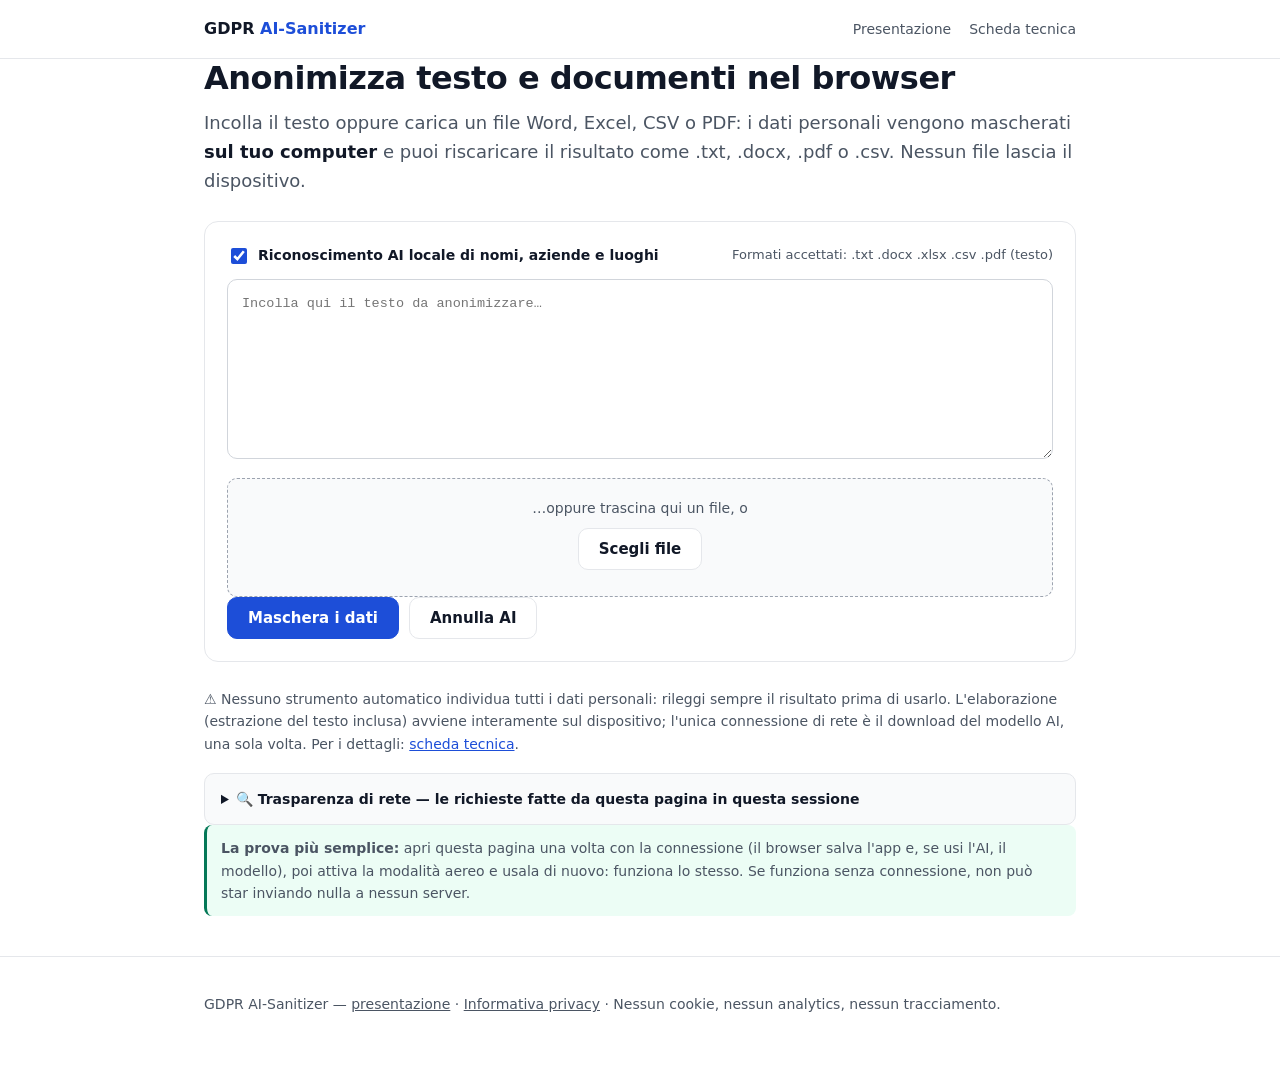
==== app.html @ b68c8f07 "Aggiorna sito per professionisti" ====
<!doctype html>
<!--
  GDPR AI-Sanitizer — Web App
  Tutta l'elaborazione avviene nel browser: nessun testo e nessun file lascia
  il computer. Costruita da src/web/app.js tramite `npm run webapp:build`.
-->
<html lang="it">
<head>
<meta charset="utf-8">
<meta name="viewport" content="width=device-width, initial-scale=1">
<title>GDPR AI-Sanitizer — Anonimizza testo e file nel browser</title>
<meta name="description" content="Anonimizza testi, Word, Excel e PDF nel browser: i dati personali vengono mascherati sul computer, niente viene inviato a nessun server.">
<meta name="robots" content="index, follow">
<link rel="icon" href="data:,">
<link rel="stylesheet" href="assets/app.css">
</head>
<body>

<header class="top">
  <div class="wrap top-in">
    <a class="brand" href="index.html">GDPR <span>AI-Sanitizer</span></a>
    <nav>
      <a href="index.html">Presentazione</a>
      <a href="scheda-tecnica.html">Scheda tecnica</a>
    </nav>
  </div>
</header>

<main class="wrap">

  <section class="intro">
    <h1>Anonimizza testo e documenti nel browser</h1>
    <p class="lead">
      Incolla il testo oppure carica un file Word, Excel, CSV o PDF: i dati personali
      vengono mascherati <strong>sul tuo computer</strong> e puoi riscaricare il risultato
      come .txt, .docx, .pdf o .csv. Nessun file lascia il dispositivo.
    </p>
  </section>

  <section class="panel">
    <div class="row-actions">
      <label class="ai-toggle">
        <input type="checkbox" id="usa-ai" checked>
        Riconoscimento AI locale di nomi, aziende e luoghi
      </label>
      <span class="file-hint">Formati accettati: .txt .docx .xlsx .csv .pdf (testo)</span>
    </div>

    <label class="sr-only" for="input-testo">Testo da anonimizzare</label>
    <textarea id="input-testo" placeholder="Incolla qui il testo da anonimizzare…" spellcheck="false"></textarea>

    <div class="drop" id="drop">
      <p>…oppure trascina qui un file, o</p>
      <button class="btn" type="button" id="scegli-file">Scegli file</button>
      <input type="file" id="file" accept=".txt,.md,.csv,.docx,.xlsx,.pdf" hidden>
      <p class="file-name" id="file-nome"></p>
    </div>

    <div class="progress" id="progresso" hidden>
      <p id="progresso-testo">Preparazione dell'AI locale…</p>
      <progress id="progresso-barra" max="100" value="0"></progress>
    </div>

    <div class="row-actions">
      <button class="btn btn-primary" type="button" id="maschera">Maschera i dati</button>
      <button class="btn" type="button" id="annulla-ai" hidden>Annulla AI</button>
    </div>
  </section>

  <section class="panel" id="risultato" hidden>
    <h2>Risultato — controllalo prima di usarlo</h2>
    <p class="summary" id="riepilogo"></p>
    <div class="editor" id="editor" contenteditable="true" spellcheck="false"
         role="textbox" aria-multiline="true" aria-label="Testo anonimizzato"></div>
    <p class="guida">
      Le parole evidenziate sono suggerimenti: fai clic su una parola per censurarla, oppure
      seleziona una parte di testo e usa «Censura selezione» o Ctrl+Shift+X. Ctrl+Z annulla
      l'ultima censura.
    </p>
    <p class="warning" id="nota-ai"></p>

    <div class="row-actions">
      <button class="btn" type="button" id="censura-selezione" disabled>Censura selezione</button>
      <button class="btn" type="button" id="annulla-censura" disabled>↶ Annulla censura</button>
    </div>

    <div class="export">
      <h3>Scarica il risultato</h3>
      <div class="row-actions">
        <button class="btn" type="button" data-export="txt">.txt</button>
        <button class="btn" type="button" data-export="csv">.csv</button>
        <button class="btn" type="button" data-export="docx">.docx</button>
        <button class="btn" type="button" data-export="pdf">.pdf</button>
      </div>
      <p class="file-note">I file generati vengono creati nel browser e non toccano nessun server.</p>
    </div>
  </section>

  <section class="notes">
    <p>
      ⚠️ Nessuno strumento automatico individua tutti i dati personali: rileggi sempre il
      risultato prima di usarlo. L'elaborazione (estrazione del testo inclusa) avviene
      interamente sul dispositivo; l'unica connessione di rete è il download del modello AI,
      una sola volta. Per i dettagli: <a href="scheda-tecnica.html">scheda tecnica</a>.
    </p>

    <details class="rete" id="rete">
      <summary>🔍 Trasparenza di rete — le richieste fatte da questa pagina in questa sessione</summary>
      <p class="rete-riepilogo" id="rete-riepilogo">Nessuna richiesta registrata finora.</p>
      <ul class="rete-lista" id="rete-lista"></ul>
      <p class="rete-note">
        Elenco letto direttamente dalle API del browser: mostra ciò che la pagina ha davvero
        scaricato da quando è stata aperta. L'unica destinazione esterna possibile è
        huggingface.co, e solo per i file del modello AI.
      </p>
    </details>

    <p class="prova-offline">
      <strong>La prova più semplice:</strong> apri questa pagina una volta con la connessione
      (il browser salva l'app e, se usi l'AI, il modello), poi attiva la modalità aereo e
      usala di nuovo: funziona lo stesso. Se funziona senza connessione, non può star
      inviando nulla a nessun server.
    </p>
  </section>

</main>

<footer class="foot">
  <div class="wrap">
    <p>
      GDPR AI-Sanitizer — <a href="index.html">presentazione</a> ·
      <a href="https://boszboll.github.io/gdpr-ai-sanitizer-privacy/">Informativa privacy</a> ·
      Nessun cookie, nessun analytics, nessun tracciamento.
    </p>
  </div>
</footer>

<script src="assets/app.js" defer></script>
</body>
</html>
---- assets/app.css ----
/* Stile della web app — pagina autonoma, nessun font o asset esterno. */
:root {
  --ink: #111827;
  --ink-soft: #4b5563;
  --line: #e5e7eb;
  --bg: #ffffff;
  --bg-soft: #f9fafb;
  --accent: #1d4ed8;
  --accent-dark: #1e40af;
  --warn-bg: #fffbeb;
  --warn-line: #fcd34d;
  --warn-ink: #92400e;
}
* { box-sizing: border-box; }
body {
  margin: 0;
  background: var(--bg);
  color: var(--ink);
  font-family: ui-sans-serif, system-ui, -apple-system, "Segoe UI", Roboto, "Helvetica Neue", Arial, sans-serif;
  font-size: 16px;
  line-height: 1.6;
}
.wrap { width: 100%; max-width: 920px; margin: 0 auto; padding: 0 24px; }
a { color: var(--accent); }
.sr-only { position: absolute; width: 1px; height: 1px; overflow: hidden; clip: rect(0 0 0 0); }

header.top { border-bottom: 1px solid var(--line); }
.top-in { display: flex; align-items: center; justify-content: space-between; gap: 16px; padding-top: 16px; padding-bottom: 16px; }
.brand { font-weight: 700; font-size: 16px; text-decoration: none; color: var(--ink); }
.brand span { color: var(--accent); }
header.top nav { display: flex; gap: 18px; font-size: 14px; }
header.top nav a { color: var(--ink-soft); text-decoration: none; }
header.top nav a:hover { color: var(--accent); text-decoration: underline; }

main { padding: 44px 0 24px; }
.intro h1 { font-size: 32px; line-height: 1.2; letter-spacing: -0.015em; margin: 0 0 12px; font-weight: 800; }
.lead { font-size: 18px; color: var(--ink-soft); margin: 0 0 8px; }
.lead strong { color: var(--ink); }

.panel {
  border: 1px solid var(--line);
  border-radius: 14px;
  padding: 22px;
  margin-top: 26px;
  background: var(--bg);
}
.panel h2 { font-size: 20px; margin: 0 0 10px; }

.row-actions { display: flex; flex-wrap: wrap; gap: 10px; align-items: center; margin-bottom: 12px; }
.row-actions:last-child { margin-bottom: 0; }

.ai-toggle {
  display: inline-flex; align-items: center; gap: 8px;
  font-size: 14px; font-weight: 600; cursor: pointer; user-select: none;
}
.ai-toggle input { width: 16px; height: 16px; accent-color: var(--accent); cursor: pointer; }
.file-hint { font-size: 13px; color: var(--ink-soft); margin-left: auto; }

textarea {
  width: 100%; min-height: 180px; resize: vertical;
  padding: 14px; border: 1px solid #d1d5db; border-radius: 10px;
  font-family: ui-monospace, SFMono-Regular, Menlo, Consolas, monospace;
  font-size: 13.5px; line-height: 1.55; color: var(--ink); background: var(--bg);
}
textarea:focus { outline: 2px solid rgba(29, 78, 216, 0.35); border-color: var(--accent); }

.drop {
  margin-top: 12px; padding: 18px; text-align: center;
  border: 1px dashed #9ca3af; border-radius: 10px; background: var(--bg-soft);
  font-size: 14px; color: var(--ink-soft);
}
.drop p { margin: 0 0 8px; }
.drop.drag { border-color: var(--accent); background: #eff6ff; }
.file-name { font-size: 13px; font-weight: 600; color: var(--ink); margin-top: 8px; }

.btn {
  display: inline-flex; align-items: center; justify-content: center;
  padding: 11px 20px; border-radius: 10px; border: 1px solid var(--line);
  background: var(--bg); color: var(--ink);
  font-family: inherit; font-size: 15px; font-weight: 650; cursor: pointer;
}
.btn:hover:not(:disabled) { background: var(--bg-soft); }
.btn:disabled { opacity: 0.55; cursor: default; }
.btn-primary { background: var(--accent); border-color: var(--accent); color: #fff; }
.btn-primary:hover:not(:disabled) { background: var(--accent-dark); }

.progress { margin-top: 12px; }
.progress p { margin: 0 0 6px; font-size: 13.5px; color: var(--ink-soft); }
.progress progress { width: 100%; height: 12px; }

.summary { font-size: 13.5px; color: var(--ink-soft); margin: 0 0 10px; }

.editor {
  width: 100%; min-height: 220px; max-height: 60vh; overflow: auto;
  padding: 14px; border: 1px solid #d1d5db; border-radius: 10px;
  background: var(--bg-soft); color: var(--ink);
  font-family: ui-monospace, SFMono-Regular, Menlo, Consolas, monospace;
  font-size: 13.5px; line-height: 1.55;
  white-space: pre-wrap; overflow-wrap: anywhere;
}
.editor:focus { outline: 2px solid rgba(29, 78, 216, 0.35); border-color: var(--accent); }
.editor .hl {
  background: #fde68a; color: #78350f; border-radius: 3px; cursor: pointer;
}
.bolla {
  position: fixed; z-index: 10; display: inline-flex; align-items: center;
  padding: 7px 11px; background: #111827; color: #fff;
  border: 0; border-radius: 8px; font-family: inherit;
  font-size: 12px; font-weight: 600; line-height: 1.2; white-space: nowrap;
  cursor: pointer; box-shadow: 0 8px 20px rgba(0, 0, 0, 0.28);
}
.bolla[hidden] { display: none; }
.bolla:hover { background: #1f2937; }

.guida { font-size: 13.5px; color: var(--ink-soft); margin: 10px 0 0; }
.warning {
  margin: 10px 0 0; padding: 10px 12px; border-radius: 10px;
  background: var(--warn-bg); border: 1px solid var(--warn-line);
  color: var(--warn-ink); font-size: 13.5px;
}
.warning:empty { display: none; }

.export { margin-top: 18px; padding-top: 16px; border-top: 1px solid var(--line); }
.export h3 { font-size: 16px; margin: 0 0 10px; }
.file-note { font-size: 13px; color: var(--ink-soft); margin: 10px 0 0; }

.notes { margin-top: 26px; font-size: 14px; color: var(--ink-soft); }
.notes p { margin: 0; }

.rete { margin-top: 18px; border: 1px solid var(--line); border-radius: 10px; padding: 14px 16px; background: var(--bg-soft); }
.rete summary { cursor: pointer; font-weight: 650; color: var(--ink); }
.rete-riepilogo { margin: 10px 0 6px; font-weight: 600; color: var(--ink); }
.rete-lista { margin: 0; padding-left: 20px; font-family: ui-monospace, SFMono-Regular, Menlo, Consolas, monospace; font-size: 12.5px; }
.rete-lista li { margin-bottom: 4px; }
.rete-note { margin-top: 10px; font-size: 13px; }

.prova-offline { margin-top: 16px; padding: 12px 14px; border-left: 3px solid #047857; background: #ecfdf5; border-radius: 8px; font-size: 14px; }

footer.foot { margin-top: 40px; padding: 22px 0 40px; border-top: 1px solid var(--line); font-size: 14px; color: var(--ink-soft); }
footer.foot a { color: var(--ink-soft); }

@media (max-width: 640px) {
  .intro h1 { font-size: 26px; }
  .lead { font-size: 16px; }
  .file-hint { margin-left: 0; width: 100%; }
  .panel { padding: 16px; }
}
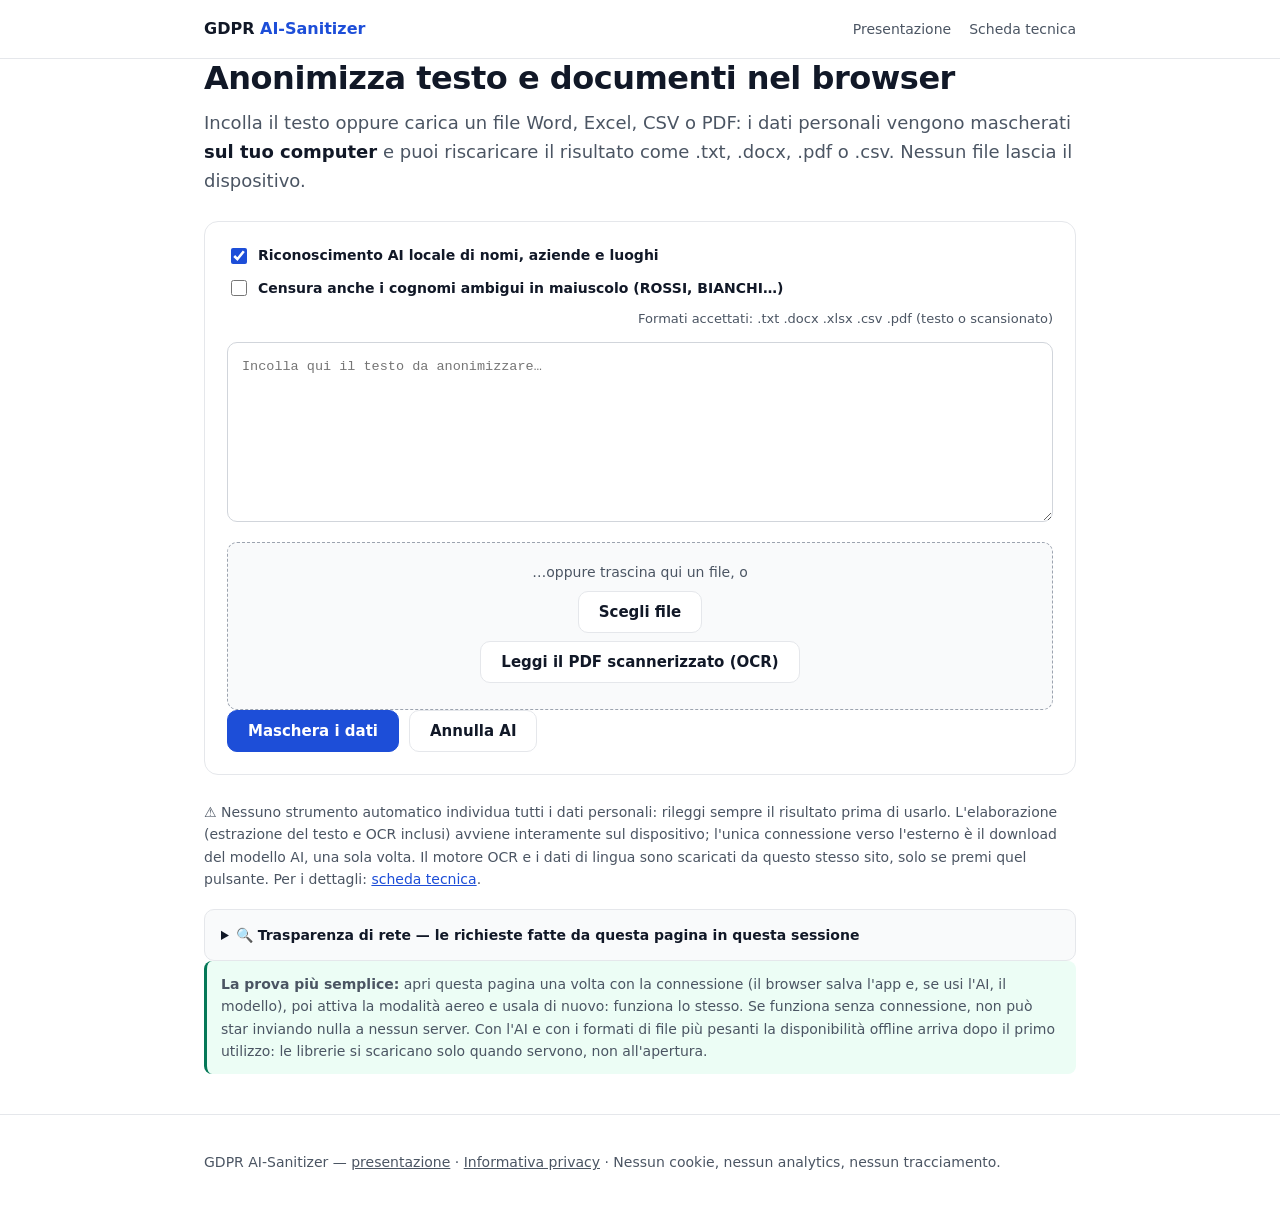
==== commit dd5cb196: "Aggiorna sito per professionisti" ====
--- a/app.html
+++ b/app.html
@@ -43,7 +43,11 @@
         <input type="checkbox" id="usa-ai" checked>
         Riconoscimento AI locale di nomi, aziende e luoghi
       </label>
-      <span class="file-hint">Formati accettati: .txt .docx .xlsx .csv .pdf (testo)</span>
+      <label class="ai-toggle">
+        <input type="checkbox" id="cognomi-ambigui">
+        Censura anche i cognomi ambigui in maiuscolo (ROSSI, BIANCHI…)
+      </label>
+      <span class="file-hint">Formati accettati: .txt .docx .xlsx .csv .pdf (testo o scansionato)</span>
     </div>
 
     <label class="sr-only" for="input-testo">Testo da anonimizzare</label>
@@ -54,6 +58,8 @@
       <button class="btn" type="button" id="scegli-file">Scegli file</button>
       <input type="file" id="file" accept=".txt,.md,.csv,.docx,.xlsx,.pdf" hidden>
       <p class="file-name" id="file-nome"></p>
+      <button class="btn" type="button" id="ocr" hidden>Leggi il PDF scannerizzato (OCR)</button>
+      <p class="file-name" id="ocr-nota"></p>
     </div>
 
     <div class="progress" id="progresso" hidden>
@@ -70,25 +76,34 @@
   <section class="panel" id="risultato" hidden>
     <h2>Risultato — controllalo prima di usarlo</h2>
     <p class="summary" id="riepilogo"></p>
-    <div class="editor" id="editor" contenteditable="true" spellcheck="false"
-         role="textbox" aria-multiline="true" aria-label="Testo anonimizzato"></div>
-    <p class="guida">
-      Le parole evidenziate sono suggerimenti: fai clic su una parola per censurarla, oppure
-      seleziona una parte di testo e usa «Censura selezione» o Ctrl+Shift+X. Ctrl+Z annulla
-      l'ultima censura.
-    </p>
+
+    <div id="editor-zone">
+      <div class="editor" id="editor" contenteditable="true" spellcheck="false"
+           role="textbox" aria-multiline="true" aria-label="Testo anonimizzato"></div>
+      <p class="guida">
+        Le parole evidenziate sono suggerimenti: fai clic su una parola per censurarla, oppure
+        seleziona una parte di testo e usa «Censura selezione» o Ctrl+Shift+X. Ctrl+Z annulla
+        l'ultima censura.
+      </p>
+      <div class="row-actions">
+        <button class="btn" type="button" id="censura-selezione" disabled>Censura selezione</button>
+        <button class="btn" type="button" id="annulla-censura" disabled>↶ Annulla censura</button>
+      </div>
+    </div>
+
+    <div id="tabella" hidden>
+      <p class="tabella-note" id="tabella-note"></p>
+      <div class="tabella-wrap" id="tabella-preview"></div>
+    </div>
+
     <p class="warning" id="nota-ai"></p>
-
-    <div class="row-actions">
-      <button class="btn" type="button" id="censura-selezione" disabled>Censura selezione</button>
-      <button class="btn" type="button" id="annulla-censura" disabled>↶ Annulla censura</button>
-    </div>
 
     <div class="export">
       <h3>Scarica il risultato</h3>
       <div class="row-actions">
         <button class="btn" type="button" data-export="txt">.txt</button>
         <button class="btn" type="button" data-export="csv">.csv</button>
+        <button class="btn" type="button" data-export="xlsx">.xlsx</button>
         <button class="btn" type="button" data-export="docx">.docx</button>
         <button class="btn" type="button" data-export="pdf">.pdf</button>
       </div>
@@ -99,9 +114,10 @@
   <section class="notes">
     <p>
       ⚠️ Nessuno strumento automatico individua tutti i dati personali: rileggi sempre il
-      risultato prima di usarlo. L'elaborazione (estrazione del testo inclusa) avviene
-      interamente sul dispositivo; l'unica connessione di rete è il download del modello AI,
-      una sola volta. Per i dettagli: <a href="scheda-tecnica.html">scheda tecnica</a>.
+      risultato prima di usarlo. L'elaborazione (estrazione del testo e OCR inclusi) avviene
+      interamente sul dispositivo; l'unica connessione verso l'esterno è il download del modello
+      AI, una sola volta. Il motore OCR e i dati di lingua sono scaricati da questo stesso sito,
+      solo se premi quel pulsante. Per i dettagli: <a href="scheda-tecnica.html">scheda tecnica</a>.
     </p>
 
     <details class="rete" id="rete">
@@ -119,7 +135,9 @@
       <strong>La prova più semplice:</strong> apri questa pagina una volta con la connessione
       (il browser salva l'app e, se usi l'AI, il modello), poi attiva la modalità aereo e
       usala di nuovo: funziona lo stesso. Se funziona senza connessione, non può star
-      inviando nulla a nessun server.
+      inviando nulla a nessun server. Con l'AI e con i formati di file più pesanti la
+      disponibilità offline arriva dopo il primo utilizzo: le librerie si scaricano solo
+      quando servono, non all'apertura.
     </p>
   </section>
 
@@ -135,6 +153,6 @@
   </div>
 </footer>
 
-<script src="assets/app.js" defer></script>
+<script type="module" src="assets/app.js"></script>
 </body>
 </html>
--- a/assets/app.css
+++ b/assets/app.css
@@ -113,6 +113,11 @@
 .bolla:hover { background: #1f2937; }
 
 .guida { font-size: 13.5px; color: var(--ink-soft); margin: 10px 0 0; }
+
+.tabella-note { font-size: 13.5px; color: var(--ink-soft); margin: 0 0 10px; }
+.tabella-wrap { max-height: 50vh; overflow: auto; border: 1px solid var(--line); border-radius: 10px; }
+.tabella-wrap table { border-collapse: collapse; width: 100%; font-size: 12.5px; font-family: ui-monospace, SFMono-Regular, Menlo, Consolas, monospace; }
+.tabella-wrap td { border: 1px solid var(--line); padding: 5px 8px; vertical-align: top; white-space: pre-wrap; overflow-wrap: anywhere; }
 .warning {
   margin: 10px 0 0; padding: 10px 12px; border-radius: 10px;
   background: var(--warn-bg); border: 1px solid var(--warn-line);
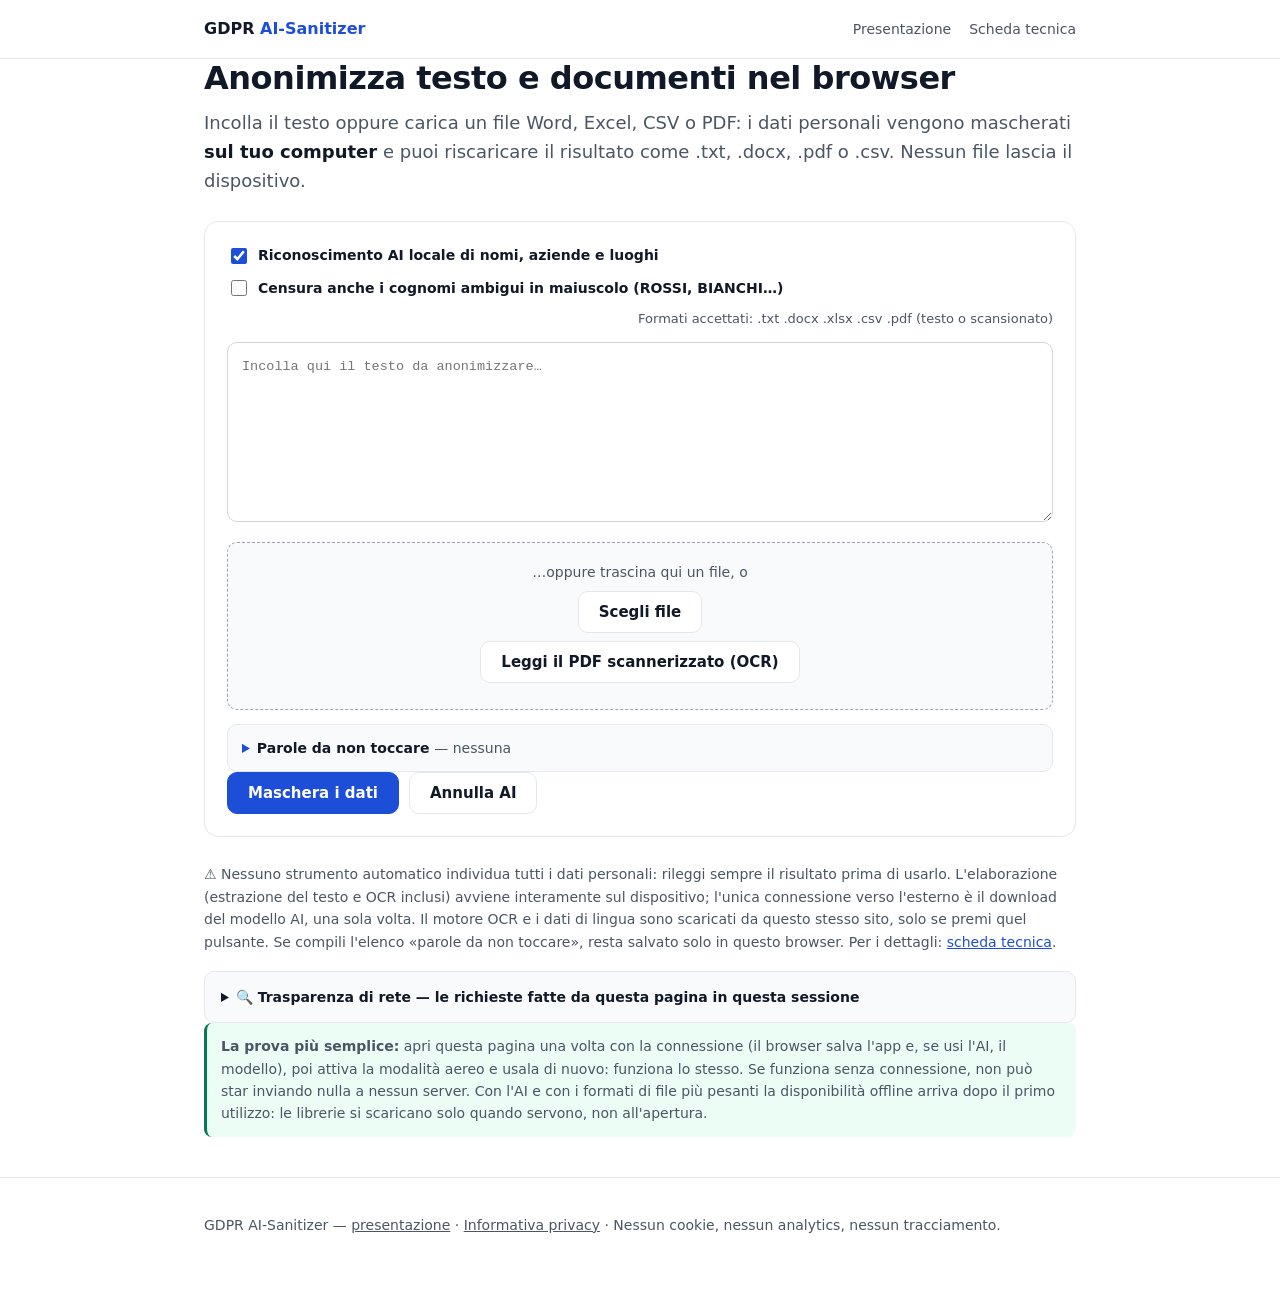
==== commit 110aefd1: "Aggiorna sito per professionisti" ====
--- a/app.html
+++ b/app.html
@@ -67,6 +67,23 @@
       <progress id="progresso-barra" max="100" value="0"></progress>
     </div>
 
+    <details class="esclusioni" id="esclusioni">
+      <summary>Parole da non toccare <span class="conteggio" id="esclusioni-conteggio"></span></summary>
+      <p class="file-hint">
+        Queste parole non vengono mai sostituite, né dalle regole né dall'AI: scrivile qui una
+        volta sola. Restano salvate solo in questo browser, mai inviate da nessuna parte.
+        Puoi anche selezionare una parola nel risultato e usare «Non toccare la selezione».
+      </p>
+      <div class="row-actions">
+        <label class="sr-only" for="esclusione-nuova">Parola da non toccare</label>
+        <input type="text" id="esclusione-nuova" class="input-esclusione" maxlength="60"
+               placeholder="Es. Studio Bianchi, Mario Rossi…" autocomplete="off">
+        <button class="btn" type="button" id="aggiungi-esclusione">Aggiungi</button>
+        <button class="btn" type="button" id="svuota-esclusioni" hidden>Svuota elenco</button>
+      </div>
+      <ul class="chip-list" id="esclusioni-lista"></ul>
+    </details>
+
     <div class="row-actions">
       <button class="btn btn-primary" type="button" id="maschera">Maschera i dati</button>
       <button class="btn" type="button" id="annulla-ai" hidden>Annulla AI</button>
@@ -81,13 +98,17 @@
       <div class="editor" id="editor" contenteditable="true" spellcheck="false"
            role="textbox" aria-multiline="true" aria-label="Testo anonimizzato"></div>
       <p class="guida">
-        Le parole evidenziate sono suggerimenti: fai clic su una parola per censurarla, oppure
-        seleziona una parte di testo e usa «Censura selezione» o Ctrl+Shift+X. Ctrl+Z annulla
-        l'ultima censura.
+        Le parole evidenziate in giallo sono suggerimenti: fai clic per censurarle. I segnaposto
+        come <code>[NOME]</code> o <code>[CENSURATO]</code> sono invece cliccabili al contrario:
+        un clic li riporta al testo originale, se la mascheratura ha preso qualcosa che non era
+        un dato personale. Con il tasto destro su un segnaposto, o con «Non toccare la selezione»,
+        quella parola viene anche ricordata e non verrà più toccata. Per una parte di testo più
+        lunga selezionala e usa «Censura selezione» o Ctrl+Shift+X. Ctrl+Z annulla l'ultima modifica.
       </p>
       <div class="row-actions">
         <button class="btn" type="button" id="censura-selezione" disabled>Censura selezione</button>
-        <button class="btn" type="button" id="annulla-censura" disabled>↶ Annulla censura</button>
+        <button class="btn" type="button" id="non-toccare-selezione" disabled>Non toccare la selezione</button>
+        <button class="btn" type="button" id="annulla-censura" disabled>↶ Annulla ultima modifica</button>
       </div>
     </div>
 
@@ -117,7 +138,8 @@
       risultato prima di usarlo. L'elaborazione (estrazione del testo e OCR inclusi) avviene
       interamente sul dispositivo; l'unica connessione verso l'esterno è il download del modello
       AI, una sola volta. Il motore OCR e i dati di lingua sono scaricati da questo stesso sito,
-      solo se premi quel pulsante. Per i dettagli: <a href="scheda-tecnica.html">scheda tecnica</a>.
+      solo se premi quel pulsante. Se compili l'elenco «parole da non toccare», resta salvato
+      solo in questo browser. Per i dettagli: <a href="scheda-tecnica.html">scheda tecnica</a>.
     </p>
 
     <details class="rete" id="rete">
--- a/assets/app.css
+++ b/assets/app.css
@@ -73,6 +73,38 @@
 .drop.drag { border-color: var(--accent); background: #eff6ff; }
 .file-name { font-size: 13px; font-weight: 600; color: var(--ink); margin-top: 8px; }
 
+/* Parole da non toccare */
+.esclusioni {
+  margin-top: 14px; padding: 12px 14px;
+  border: 1px solid var(--line); border-radius: 10px; background: var(--bg-soft);
+}
+.esclusioni summary {
+  cursor: pointer; font-size: 14px; font-weight: 650; color: var(--ink);
+}
+.esclusioni summary::marker { color: var(--accent); }
+.esclusioni .conteggio { font-weight: 500; color: var(--ink-soft); }
+.esclusioni .file-hint { display: block; margin: 8px 0 10px; }
+.esclusioni label { font-size: 14px; }
+.input-esclusione {
+  flex: 1 1 240px; min-width: 160px; padding: 9px 12px;
+  border: 1px solid #d1d5db; border-radius: 8px; font-family: inherit; font-size: 14px;
+}
+.input-esclusione:focus { outline: 2px solid rgba(29, 78, 216, 0.35); border-color: var(--accent); }
+.chip-list { display: flex; flex-wrap: wrap; gap: 8px; list-style: none; margin: 10px 0 0; padding: 0; }
+.chip-list:empty { display: none; }
+.chip {
+  display: inline-flex; align-items: center; gap: 6px;
+  padding: 4px 6px 4px 10px; border-radius: 999px;
+  background: #e0e7ff; color: #1e3a8a; font-size: 13px; font-weight: 600;
+}
+.chip-x {
+  display: inline-flex; align-items: center; justify-content: center;
+  width: 18px; height: 18px; padding: 0; border: 0; border-radius: 50%;
+  background: rgba(30, 58, 138, 0.16); color: #1e3a8a;
+  font-family: inherit; font-size: 14px; line-height: 1; cursor: pointer;
+}
+.chip-x:hover { background: rgba(30, 58, 138, 0.32); }
+
 .btn {
   display: inline-flex; align-items: center; justify-content: center;
   padding: 11px 20px; border-radius: 10px; border: 1px solid var(--line);
@@ -101,6 +133,15 @@
 .editor:focus { outline: 2px solid rgba(29, 78, 216, 0.35); border-color: var(--accent); }
 .editor .hl {
   background: #fde68a; color: #78350f; border-radius: 3px; cursor: pointer;
+}
+/* Segnaposto già applicati: un clic li riporta al testo originale. */
+.editor .ph {
+  background: #e0e7ff; color: #1e3a8a; border-bottom: 1px dashed #4f46e5;
+  border-radius: 3px; cursor: pointer; padding: 0 1px;
+}
+.editor .ph:hover, .editor .hl:hover { filter: brightness(0.95); }
+.editor .ph.cens {
+  background: #1f2937; color: #f9fafb; border-bottom-color: #9ca3af;
 }
 .bolla {
   position: fixed; z-index: 10; display: inline-flex; align-items: center;
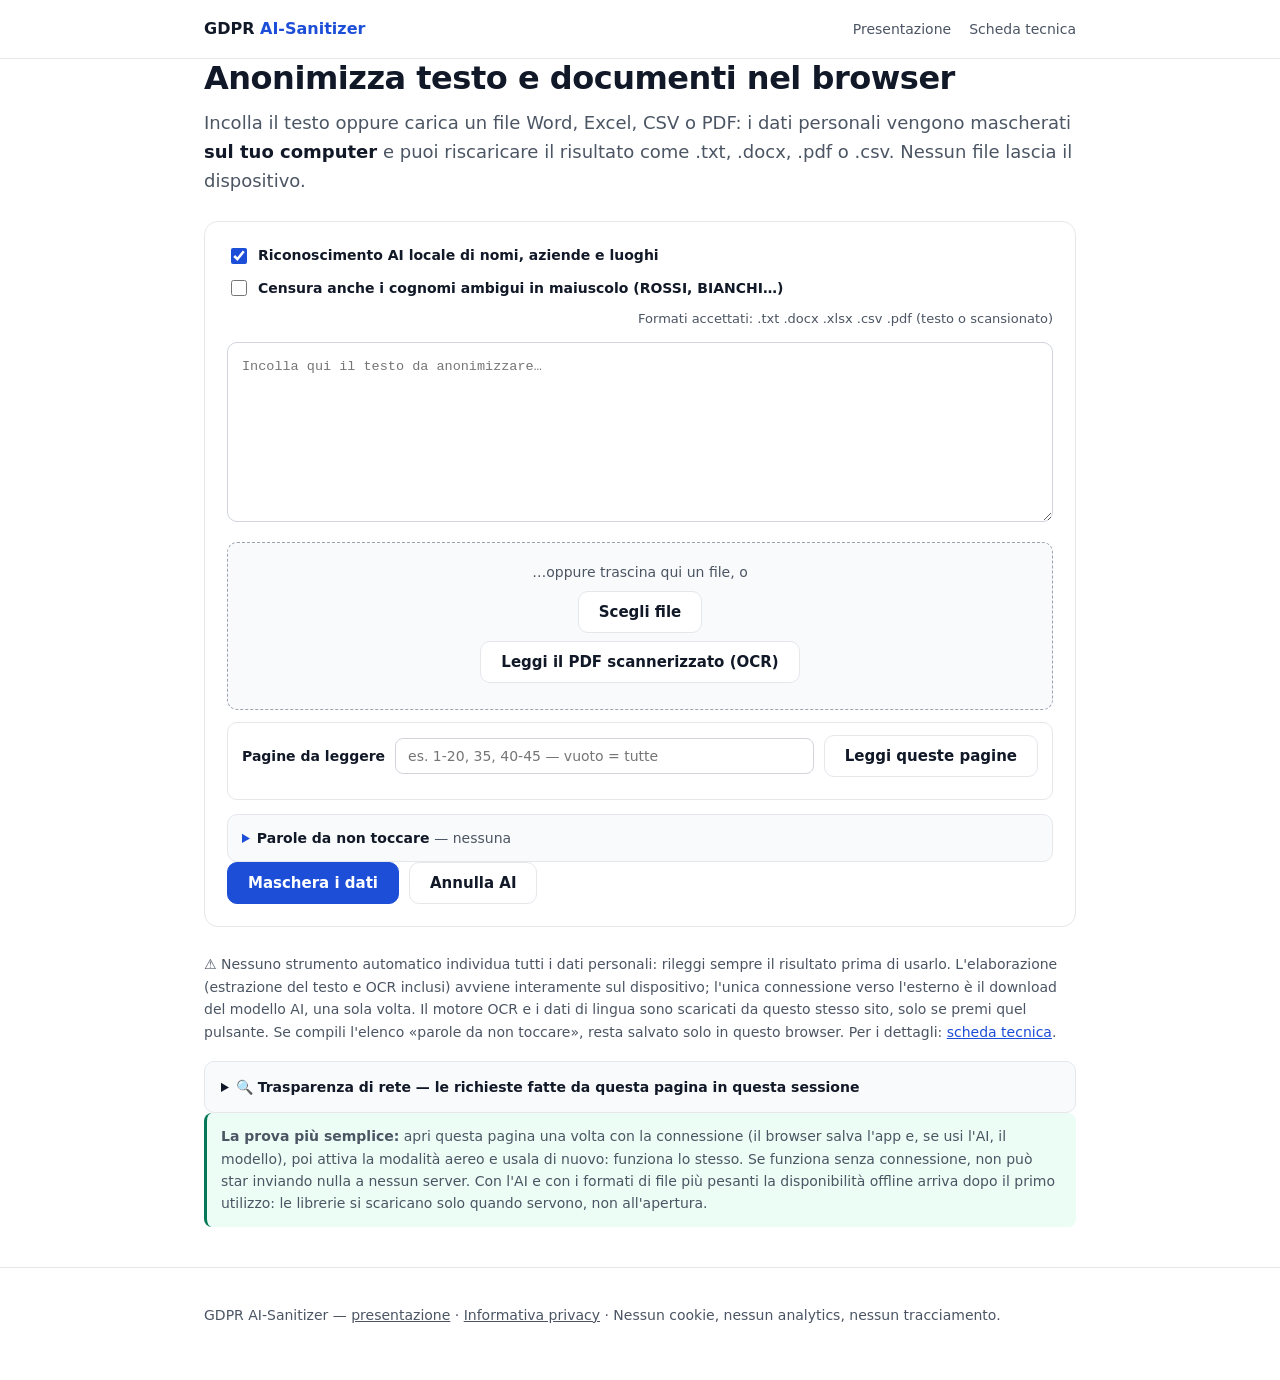
==== commit 9ccf3d4f: "Aggiorna sito per professionisti" ====
--- a/app.html
+++ b/app.html
@@ -60,6 +60,14 @@
       <p class="file-name" id="file-nome"></p>
       <button class="btn" type="button" id="ocr" hidden>Leggi il PDF scannerizzato (OCR)</button>
       <p class="file-name" id="ocr-nota"></p>
+    </div>
+
+    <div class="pdf-pagine" id="pdf-pagine" hidden>
+      <label for="pdf-intervallo">Pagine da leggere</label>
+      <input type="text" id="pdf-intervallo" class="input-intervallo" autocomplete="off"
+             placeholder="es. 1-20, 35, 40-45 — vuoto = tutte">
+      <button class="btn" type="button" id="pdf-rileggi">Leggi queste pagine</button>
+      <p class="file-hint" id="pdf-info"></p>
     </div>
 
     <div class="progress" id="progresso" hidden>
--- a/assets/app.css
+++ b/assets/app.css
@@ -83,8 +83,7 @@
 }
 .esclusioni summary::marker { color: var(--accent); }
 .esclusioni .conteggio { font-weight: 500; color: var(--ink-soft); }
-.esclusioni .file-hint { display: block; margin: 8px 0 10px; }
-.esclusioni label { font-size: 14px; }
+.esclusioni .file-hint { display: block; margin: 8px 0 10px; }.esclusioni label { font-size: 14px; }
 .input-esclusione {
   flex: 1 1 240px; min-width: 160px; padding: 9px 12px;
   border: 1px solid #d1d5db; border-radius: 8px; font-family: inherit; font-size: 14px;
@@ -104,6 +103,20 @@
   font-family: inherit; font-size: 14px; line-height: 1; cursor: pointer;
 }
 .chip-x:hover { background: rgba(30, 58, 138, 0.32); }
+
+/* Scelta delle pagine del PDF */
+.pdf-pagine {
+  display: flex; flex-wrap: wrap; align-items: center; gap: 10px;
+  margin-top: 12px; padding: 12px 14px;
+  border: 1px solid var(--line); border-radius: 10px; background: var(--bg);
+}
+.pdf-pagine label { font-size: 14px; font-weight: 650; }
+.pdf-pagine .file-hint { width: 100%; margin: 0; }
+.input-intervallo {
+  flex: 1 1 220px; min-width: 160px; padding: 9px 12px;
+  border: 1px solid #d1d5db; border-radius: 8px; font-family: inherit; font-size: 14px;
+}
+.input-intervallo:focus { outline: 2px solid rgba(29, 78, 216, 0.35); border-color: var(--accent); }
 
 .btn {
   display: inline-flex; align-items: center; justify-content: center;
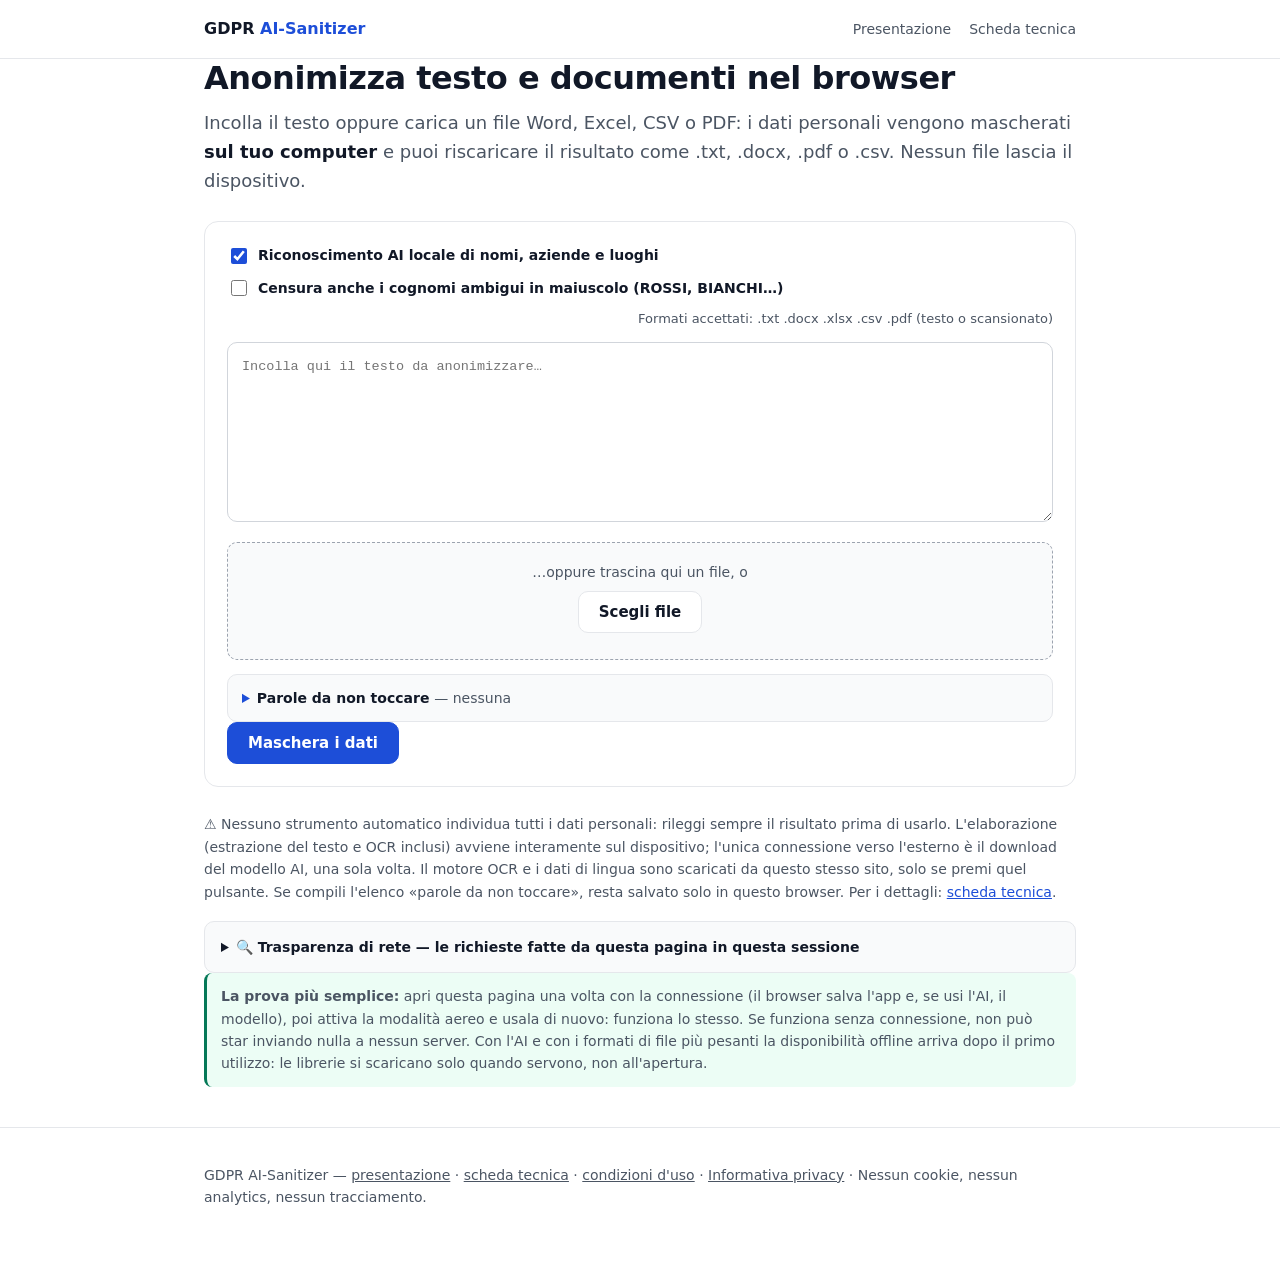
==== commit d83c5b97: "Aggiorna sito per professionisti" ====
--- a/app.html
+++ b/app.html
@@ -177,6 +177,8 @@
   <div class="wrap">
     <p>
       GDPR AI-Sanitizer — <a href="index.html">presentazione</a> ·
+      <a href="scheda-tecnica.html">scheda tecnica</a> ·
+      <a href="condizioni.html">condizioni d'uso</a> ·
       <a href="https://boszboll.github.io/gdpr-ai-sanitizer-privacy/">Informativa privacy</a> ·
       Nessun cookie, nessun analytics, nessun tracciamento.
     </p>
--- a/assets/app.css
+++ b/assets/app.css
@@ -12,6 +12,10 @@
   --warn-ink: #92400e;
 }
 * { box-sizing: border-box; }
+/* Senza questa regola un elemento con display impostato nel CSS (per esempio
+   .btn) resterebbe visibile nonostante l'attributo hidden: è così che i comandi
+   "Annulla AI", "OCR" e "Svuota elenco" comparivano quando non servivano. */
+[hidden] { display: none !important; }
 body {
   margin: 0;
   background: var(--bg);
@@ -110,6 +114,9 @@
   margin-top: 12px; padding: 12px 14px;
   border: 1px solid var(--line); border-radius: 10px; background: var(--bg);
 }
+/* Senza questa regola il display:flex qui sopra vince sull'attributo hidden:
+   il riquadro resterebbe visibile (e coprirebbe i clic) anche senza PDF. */
+.pdf-pagine[hidden] { display: none; }
 .pdf-pagine label { font-size: 14px; font-weight: 650; }
 .pdf-pagine .file-hint { width: 100%; margin: 0; }
 .input-intervallo {
